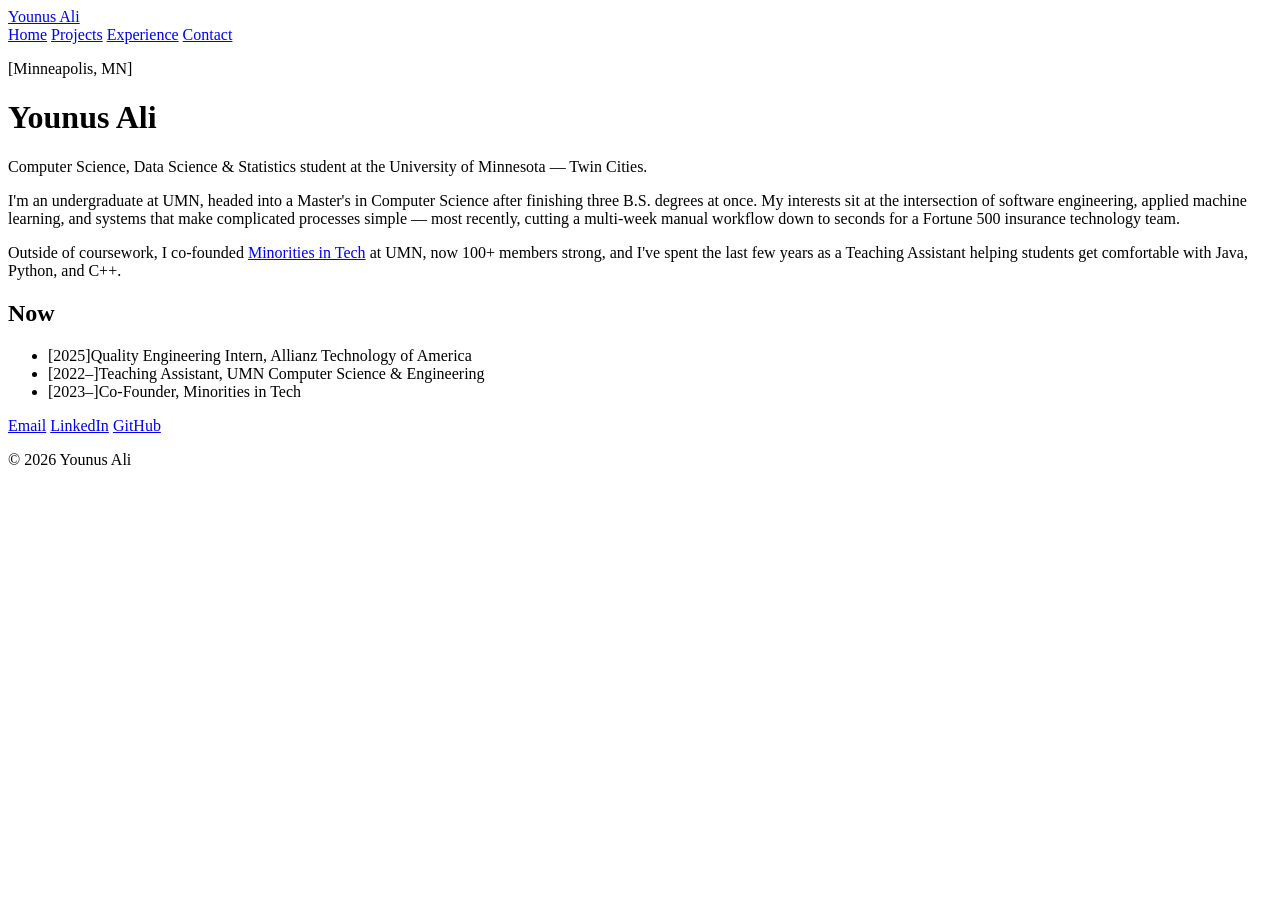
==== index.html @ 3841b633 "Updating index.html with personal information" ====
<!DOCTYPE html>
<html lang="en">
<head>
<meta charset="UTF-8">
<meta name="viewport" content="width=device-width, initial-scale=1">
<title>Younus Ali</title>
<meta name="description" content="Younus Ali — Computer Science, Data Science, and Statistics student at the University of Minnesota.">
<link rel="stylesheet" href="style.css">
</head>
<body>
<div class="wrap">

  <header class="site-header">
    <a href="index.html" class="wordmark">Younus Ali</a>
    <nav class="site-nav">
      <a href="index.html" class="active">Home</a>
      <a href="projects.html">Projects</a>
      <a href="experience.html">Experience</a>
      <a href="contact.html">Contact</a>
    </nav>
  </header>

  <main>
    <p class="eyebrow">[Minneapolis, MN]</p>
    <h1>Younus Ali</h1>
    <p class="lede">Computer Science, Data Science &amp; Statistics student at the University of Minnesota — Twin Cities.</p>

    <p>I'm an undergraduate at UMN, headed into a Master's in Computer Science after finishing three B.S. degrees at once. My interests sit at the intersection of software engineering, applied machine learning, and systems that make complicated processes simple — most recently, cutting a multi-week manual workflow down to seconds for a Fortune 500 insurance technology team.</p>

    <p>Outside of coursework, I co-founded <a href="https://www.linkedin.com/in/younus-ali-2729a8212" target="_blank" rel="noopener">Minorities in Tech</a> at UMN, now 100+ members strong, and I've spent the last few years as a Teaching Assistant helping students get comfortable with Java, Python, and C++.</p>

    <h2>Now</h2>
    <ul class="now-list">
      <li><span class="tag">[2025]</span><span>Quality Engineering Intern, Allianz Technology of America</span></li>
      <li><span class="tag">[2022–]</span><span>Teaching Assistant, UMN Computer Science &amp; Engineering</span></li>
      <li><span class="tag">[2023–]</span><span>Co-Founder, Minorities in Tech</span></li>
    </ul>
  </main>

  <footer class="site-footer">
    <div class="footer-links">
      <a href="mailto:ali00380@umn.edu">Email</a>
      <a href="https://www.linkedin.com/in/younus-ali-2729a8212" target="_blank" rel="noopener">LinkedIn</a>
      <a href="https://github.com/dhanuwn" target="_blank" rel="noopener">GitHub</a>
    </div>
    <p class="footer-note">&copy; 2026 Younus Ali</p>
  </footer>

</div>
</body>
</html>
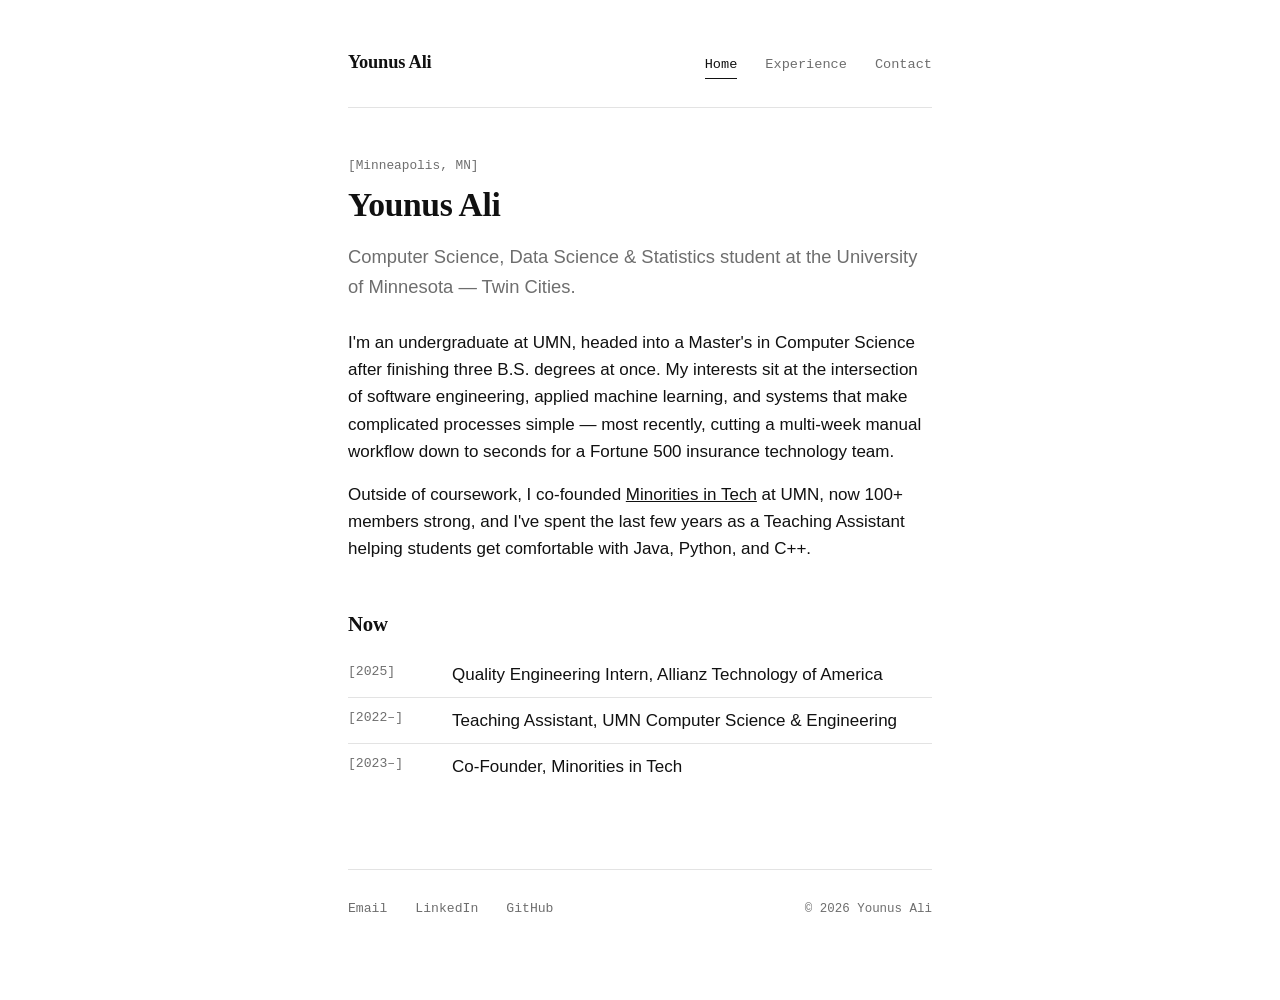
==== commit 12161de9: "Rename Index.html to index.html" ====
--- a/index.html
+++ b/index.html
@@ -14,7 +14,6 @@
     <a href="index.html" class="wordmark">Younus Ali</a>
     <nav class="site-nav">
       <a href="index.html" class="active">Home</a>
-      <a href="projects.html">Projects</a>
       <a href="experience.html">Experience</a>
       <a href="contact.html">Contact</a>
     </nav>
--- a/style.css
+++ b/style.css
@@ -0,0 +1,313 @@
+:root {
+  --bg: #ffffff;
+  --text: #111111;
+  --muted: #6e6e6e;
+  --rule: #e3e3e3;
+
+  --font-serif: Georgia, "Iowan Old Style", "Palatino Linotype", "URW Palladio", P052, serif;
+  --font-sans: -apple-system, BlinkMacSystemFont, "Segoe UI", Roboto, Helvetica, Arial, sans-serif;
+  --font-mono: ui-monospace, SFMono-Regular, "SF Mono", Menlo, Consolas, "Liberation Mono", monospace;
+
+  --measure: 640px;
+  --space-1: 0.5rem;
+  --space-2: 1rem;
+  --space-3: 1.75rem;
+  --space-4: 3rem;
+  --space-5: 5rem;
+}
+
+* {
+  box-sizing: border-box;
+}
+
+html {
+  -webkit-text-size-adjust: 100%;
+}
+
+body {
+  margin: 0;
+  background: var(--bg);
+  color: var(--text);
+  font-family: var(--font-sans);
+  font-size: 17px;
+  line-height: 1.6;
+  -webkit-font-smoothing: antialiased;
+}
+
+.wrap {
+  max-width: var(--measure);
+  margin: 0 auto;
+  padding: var(--space-4) var(--space-3) var(--space-5);
+}
+
+/* headers */
+
+.site-header {
+  display: flex;
+  align-items: baseline;
+  justify-content: space-between;
+  flex-wrap: wrap;
+  gap: var(--space-2);
+  padding-bottom: var(--space-3);
+  margin-bottom: var(--space-4);
+  border-bottom: 1px solid var(--rule);
+}
+
+.wordmark {
+  font-family: var(--font-serif);
+  font-size: 1.15rem;
+  font-weight: 700;
+  color: var(--text);
+  text-decoration: none;
+  letter-spacing: -0.01em;
+}
+
+.site-nav {
+  display: flex;
+  gap: var(--space-3);
+  font-family: var(--font-mono);
+  font-size: 0.85rem;
+}
+
+.site-nav a {
+  color: var(--muted);
+  text-decoration: none;
+  border-bottom: 1px solid transparent;
+  padding-bottom: 2px;
+}
+
+.site-nav a:hover {
+  color: var(--text);
+  border-bottom-color: var(--text);
+}
+
+.site-nav a.active {
+  color: var(--text);
+  border-bottom-color: var(--text);
+}
+
+/* font  */
+
+h1, h2, h3 {
+  font-family: var(--font-serif);
+  font-weight: 700;
+  line-height: 1.25;
+  letter-spacing: -0.01em;
+  margin: 0 0 var(--space-2);
+}
+
+h1 {
+  font-size: 2.1rem;
+}
+
+h2 {
+  font-size: 1.3rem;
+  margin-top: var(--space-4);
+}
+
+p {
+  margin: 0 0 var(--space-2);
+  color: var(--text);
+}
+
+p.lede {
+  font-size: 1.15rem;
+  color: var(--muted);
+  margin-bottom: var(--space-3);
+}
+
+a {
+  color: var(--text);
+}
+
+a:hover {
+  color: var(--muted);
+}
+
+.eyebrow {
+  font-family: var(--font-mono);
+  font-size: 0.8rem;
+  color: var(--muted);
+  margin: 0 0 var(--space-1);
+}
+
+.tag {
+  font-family: var(--font-mono);
+  font-size: 0.82rem;
+  color: var(--muted);
+  white-space: nowrap;
+}
+
+/* lists and enteries */
+
+.entry {
+  padding: var(--space-3) 0;
+  border-bottom: 1px solid var(--rule);
+}
+
+.entry:last-child {
+  border-bottom: none;
+}
+
+.entry-head {
+  display: flex;
+  align-items: baseline;
+  justify-content: space-between;
+  gap: var(--space-2);
+  flex-wrap: wrap;
+}
+
+.entry-head h3 {
+  font-size: 1.05rem;
+  margin: 0;
+}
+
+.entry-meta {
+  font-family: var(--font-mono);
+  font-size: 0.82rem;
+  color: var(--muted);
+  white-space: nowrap;
+}
+
+.entry ul {
+  margin: var(--space-1) 0 0;
+  padding-left: 1.15rem;
+}
+
+.entry li {
+  margin-bottom: 0.35rem;
+  color: var(--text);
+}
+
+.now-list {
+  list-style: none;
+  margin: 0;
+  padding: 0;
+}
+
+.now-list li {
+  display: flex;
+  gap: var(--space-2);
+  padding: 0.55rem 0;
+  border-bottom: 1px solid var(--rule);
+}
+
+.now-list li:last-child {
+  border-bottom: none;
+}
+
+.now-list .tag {
+  flex: 0 0 auto;
+  min-width: 5.5rem;
+}
+
+/* contact list*/
+
+.contact-list {
+  list-style: none;
+  margin: var(--space-3) 0 0;
+  padding: 0;
+}
+
+.contact-list li {
+  display: flex;
+  gap: var(--space-3);
+  align-items: baseline;
+  padding: 0.7rem 0;
+  border-bottom: 1px solid var(--rule);
+}
+
+.contact-list li:last-child {
+  border-bottom: none;
+}
+
+.contact-list .label {
+  font-family: var(--font-mono);
+  font-size: 0.82rem;
+  color: var(--muted);
+  min-width: 5.5rem;
+}
+
+/* footer notes */
+
+.site-footer {
+  margin-top: var(--space-5);
+  padding-top: var(--space-3);
+  border-top: 1px solid var(--rule);
+  display: flex;
+  align-items: baseline;
+  justify-content: space-between;
+  flex-wrap: wrap;
+  gap: var(--space-2);
+}
+
+.footer-links {
+  display: flex;
+  gap: var(--space-3);
+  font-family: var(--font-mono);
+  font-size: 0.82rem;
+}
+
+.footer-links a {
+  color: var(--muted);
+  text-decoration: none;
+}
+
+.footer-links a:hover {
+  color: var(--text);
+}
+
+.footer-note {
+  font-family: var(--font-mono);
+  font-size: 0.78rem;
+  color: var(--muted);
+  margin: 0;
+}
+
+.more-link {
+  margin-top: var(--space-3);
+  font-family: var(--font-mono);
+  font-size: 0.9rem;
+}
+
+/* motion + focus */
+
+a:focus-visible,
+.site-nav a:focus-visible {
+  outline: 2px solid var(--text);
+  outline-offset: 2px;
+}
+
+@media (prefers-reduced-motion: reduce) {
+  * {
+    scroll-behavior: auto !important;
+  }
+}
+
+/* response */
+
+@media (max-width: 560px) {
+  body {
+    font-size: 16px;
+  }
+
+  .wrap {
+    padding: var(--space-3) var(--space-2) var(--space-4);
+  }
+
+  h1 {
+    font-size: 1.7rem;
+  }
+
+  .entry-head,
+  .now-list li,
+  .contact-list li {
+    flex-direction: column;
+    gap: 0.25rem;
+  }
+
+  .now-list .tag,
+  .contact-list .label {
+    min-width: 0;
+  }
+}
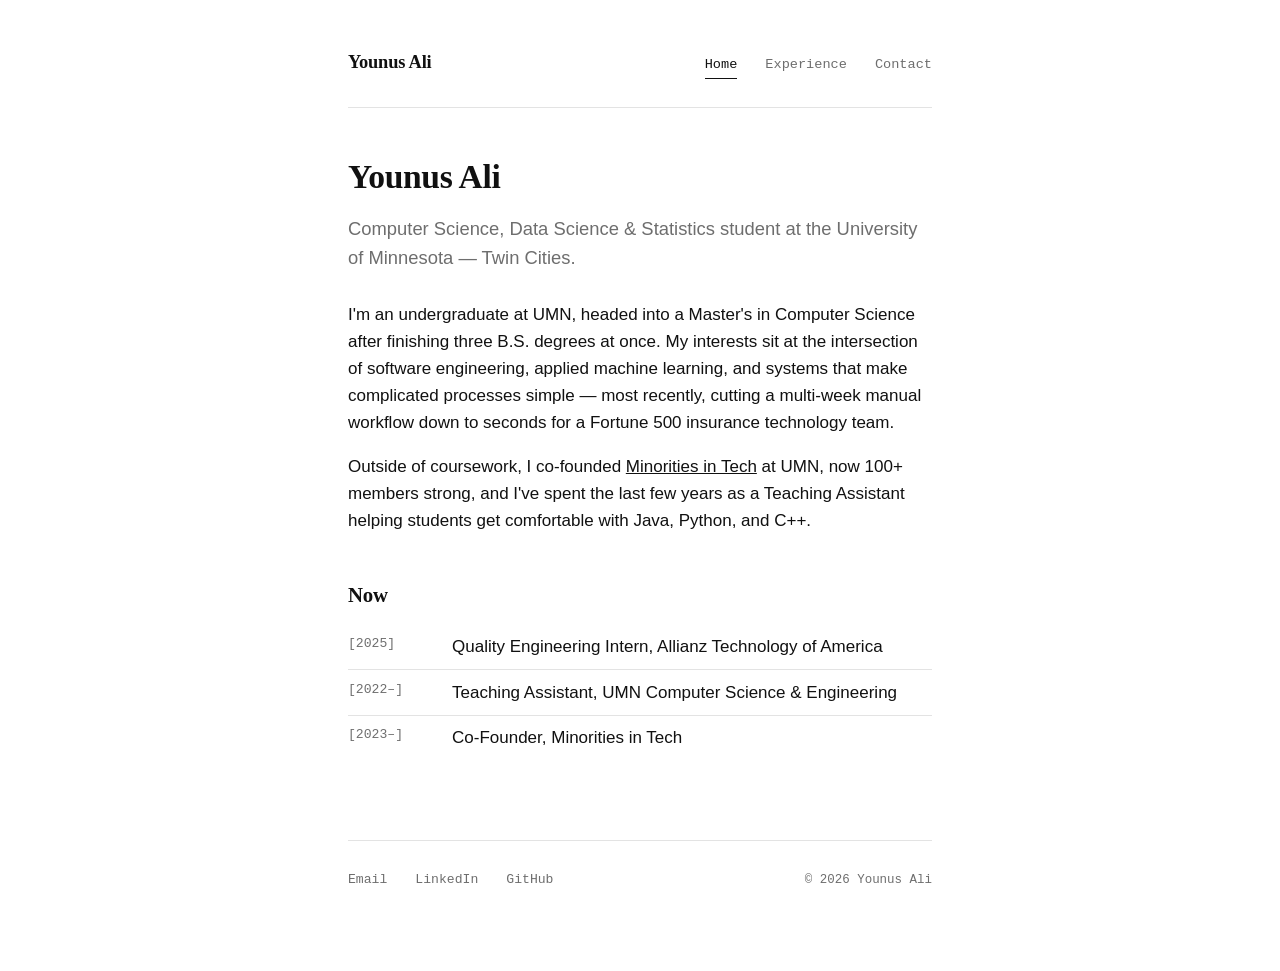
==== commit ec270b7e: "Remove eyebrow paragraph from index.html Removed the eyebrow paragraph from the main section." ====
--- a/index.html
+++ b/index.html
@@ -20,7 +20,6 @@
   </header>
 
   <main>
-    <p class="eyebrow">[Minneapolis, MN]</p>
     <h1>Younus Ali</h1>
     <p class="lede">Computer Science, Data Science &amp; Statistics student at the University of Minnesota — Twin Cities.</p>
 
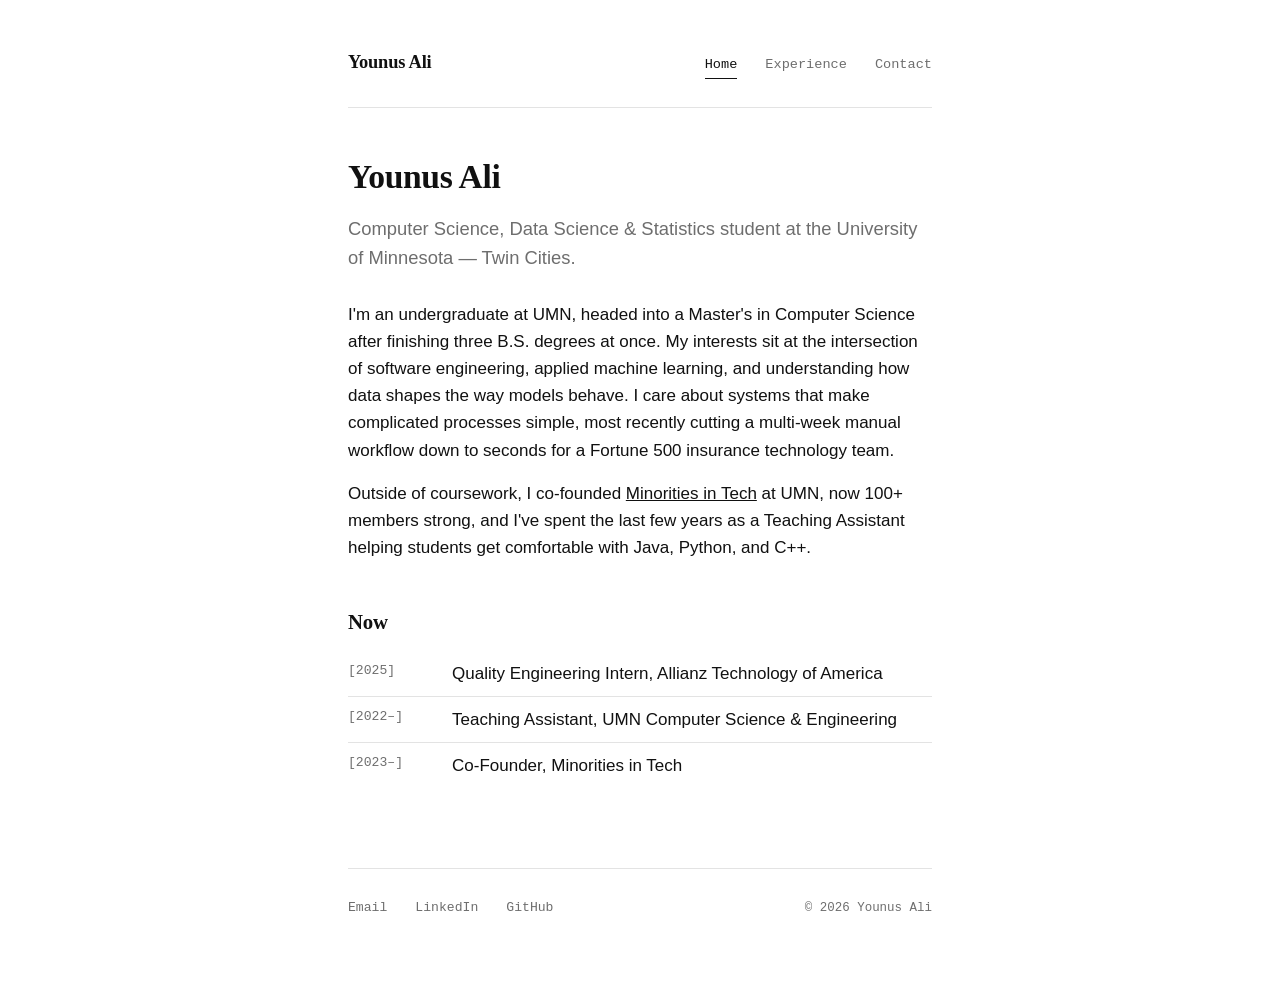
==== commit d21aca1f: "revised the personal statement to be more detailed about future work" ====
--- a/index.html
+++ b/index.html
@@ -23,7 +23,7 @@
     <h1>Younus Ali</h1>
     <p class="lede">Computer Science, Data Science &amp; Statistics student at the University of Minnesota — Twin Cities.</p>
 
-    <p>I'm an undergraduate at UMN, headed into a Master's in Computer Science after finishing three B.S. degrees at once. My interests sit at the intersection of software engineering, applied machine learning, and systems that make complicated processes simple — most recently, cutting a multi-week manual workflow down to seconds for a Fortune 500 insurance technology team.</p>
+    <p>I'm an undergraduate at UMN, headed into a Master's in Computer Science after finishing three B.S. degrees at once. My interests sit at the intersection of software engineering, applied machine learning, and understanding how data shapes the way models behave. I care about systems that make complicated processes simple, most recently cutting a multi-week manual workflow down to seconds for a Fortune 500 insurance technology team.</p>
 
     <p>Outside of coursework, I co-founded <a href="https://www.linkedin.com/in/younus-ali-2729a8212" target="_blank" rel="noopener">Minorities in Tech</a> at UMN, now 100+ members strong, and I've spent the last few years as a Teaching Assistant helping students get comfortable with Java, Python, and C++.</p>
 
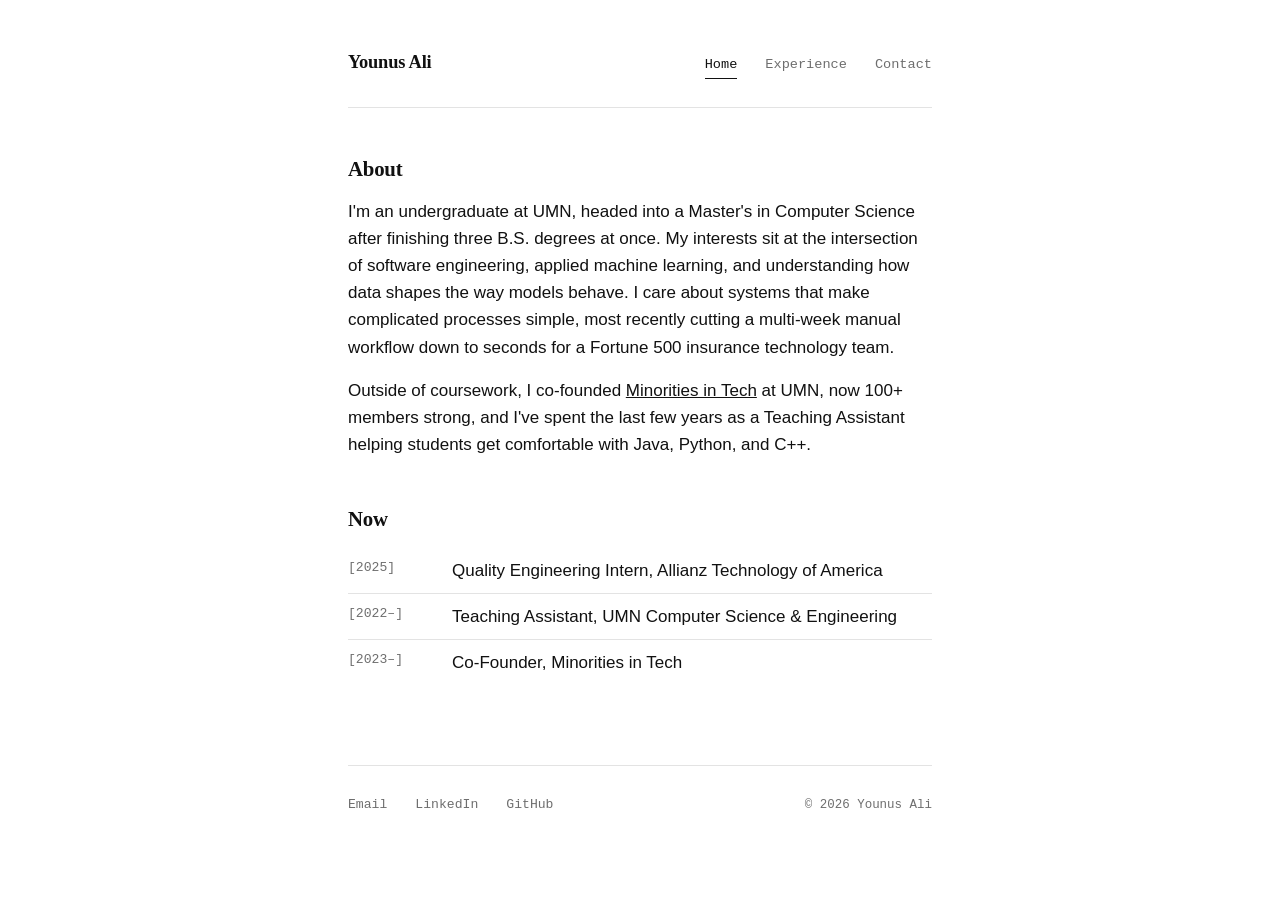
==== commit 7f30c543: "some changes to the home page reduce redundancy" ====
--- a/index.html
+++ b/index.html
@@ -20,9 +20,7 @@
   </header>
 
   <main>
-    <h1>Younus Ali</h1>
-    <p class="lede">Computer Science, Data Science &amp; Statistics student at the University of Minnesota — Twin Cities.</p>
-
+    <h2>About</h2>
     <p>I'm an undergraduate at UMN, headed into a Master's in Computer Science after finishing three B.S. degrees at once. My interests sit at the intersection of software engineering, applied machine learning, and understanding how data shapes the way models behave. I care about systems that make complicated processes simple, most recently cutting a multi-week manual workflow down to seconds for a Fortune 500 insurance technology team.</p>
 
     <p>Outside of coursework, I co-founded <a href="https://www.linkedin.com/in/younus-ali-2729a8212" target="_blank" rel="noopener">Minorities in Tech</a> at UMN, now 100+ members strong, and I've spent the last few years as a Teaching Assistant helping students get comfortable with Java, Python, and C++.</p>
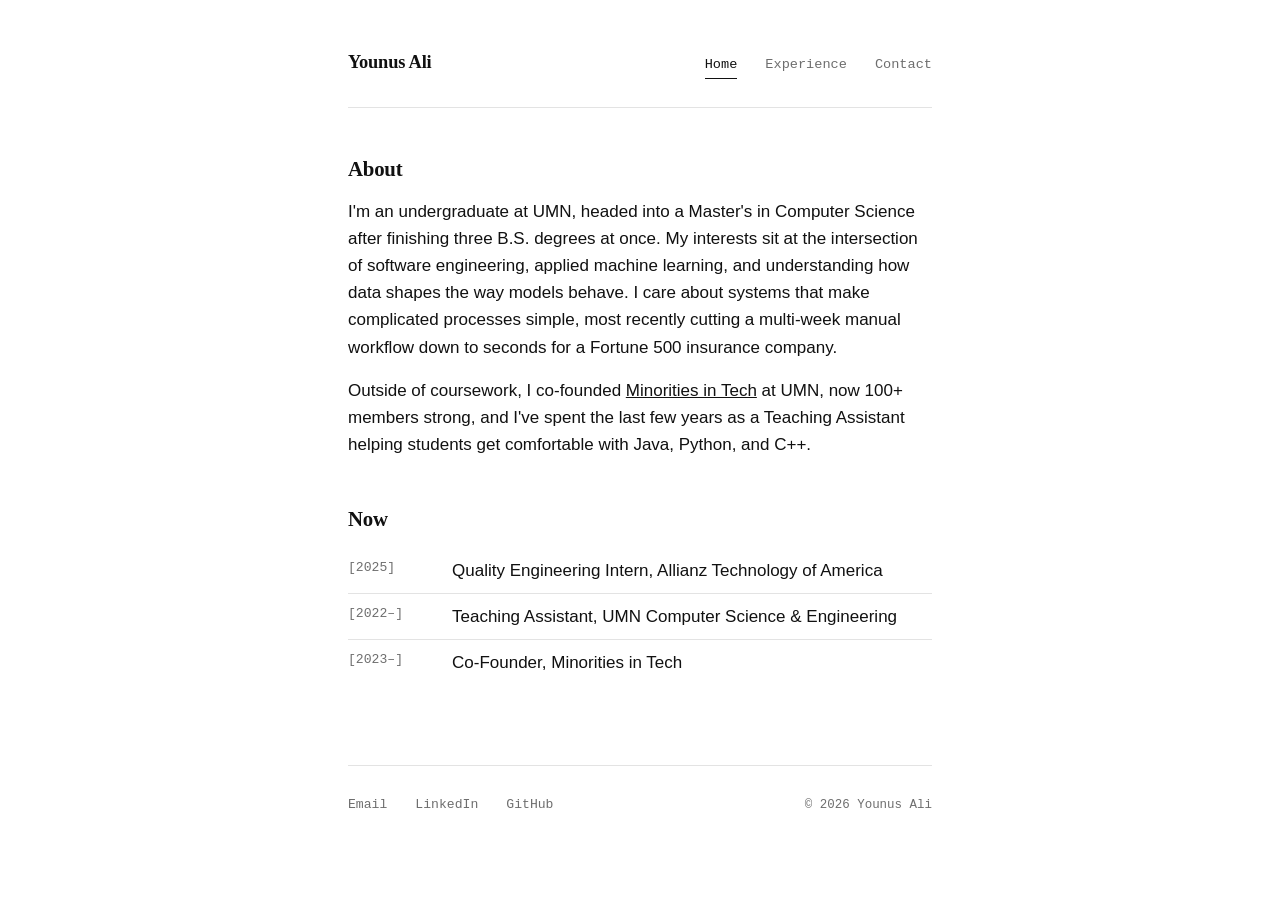
==== commit f1da3781: "changes" ====
--- a/index.html
+++ b/index.html
@@ -21,7 +21,7 @@
 
   <main>
     <h2>About</h2>
-    <p>I'm an undergraduate at UMN, headed into a Master's in Computer Science after finishing three B.S. degrees at once. My interests sit at the intersection of software engineering, applied machine learning, and understanding how data shapes the way models behave. I care about systems that make complicated processes simple, most recently cutting a multi-week manual workflow down to seconds for a Fortune 500 insurance technology team.</p>
+    <p>I'm an undergraduate at UMN, headed into a Master's in Computer Science after finishing three B.S. degrees at once. My interests sit at the intersection of software engineering, applied machine learning, and understanding how data shapes the way models behave. I care about systems that make complicated processes simple, most recently cutting a multi-week manual workflow down to seconds for a Fortune 500 insurance company.</p>
 
     <p>Outside of coursework, I co-founded <a href="https://www.linkedin.com/in/younus-ali-2729a8212" target="_blank" rel="noopener">Minorities in Tech</a> at UMN, now 100+ members strong, and I've spent the last few years as a Teaching Assistant helping students get comfortable with Java, Python, and C++.</p>
 
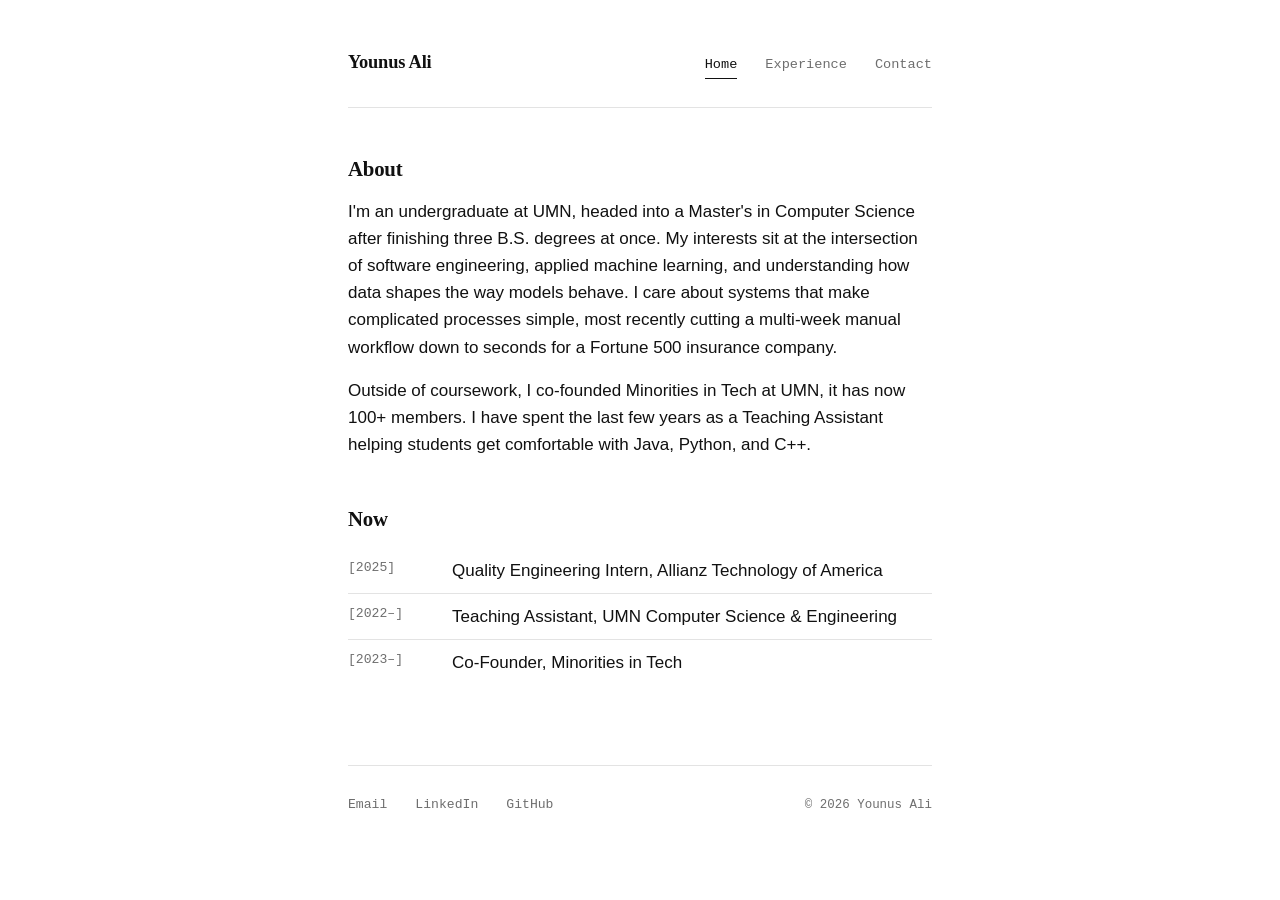
==== commit 94888013: "some updates" ====
--- a/index.html
+++ b/index.html
@@ -23,7 +23,7 @@
     <h2>About</h2>
     <p>I'm an undergraduate at UMN, headed into a Master's in Computer Science after finishing three B.S. degrees at once. My interests sit at the intersection of software engineering, applied machine learning, and understanding how data shapes the way models behave. I care about systems that make complicated processes simple, most recently cutting a multi-week manual workflow down to seconds for a Fortune 500 insurance company.</p>
 
-    <p>Outside of coursework, I co-founded <a href="https://www.linkedin.com/in/younus-ali-2729a8212" target="_blank" rel="noopener">Minorities in Tech</a> at UMN, now 100+ members strong, and I've spent the last few years as a Teaching Assistant helping students get comfortable with Java, Python, and C++.</p>
+    <p>Outside of coursework, I co-founded Minorities in Tech at UMN, it has now 100+ members. I have spent the last few years as a Teaching Assistant helping students get comfortable with Java, Python, and C++.</p>
 
     <h2>Now</h2>
     <ul class="now-list">
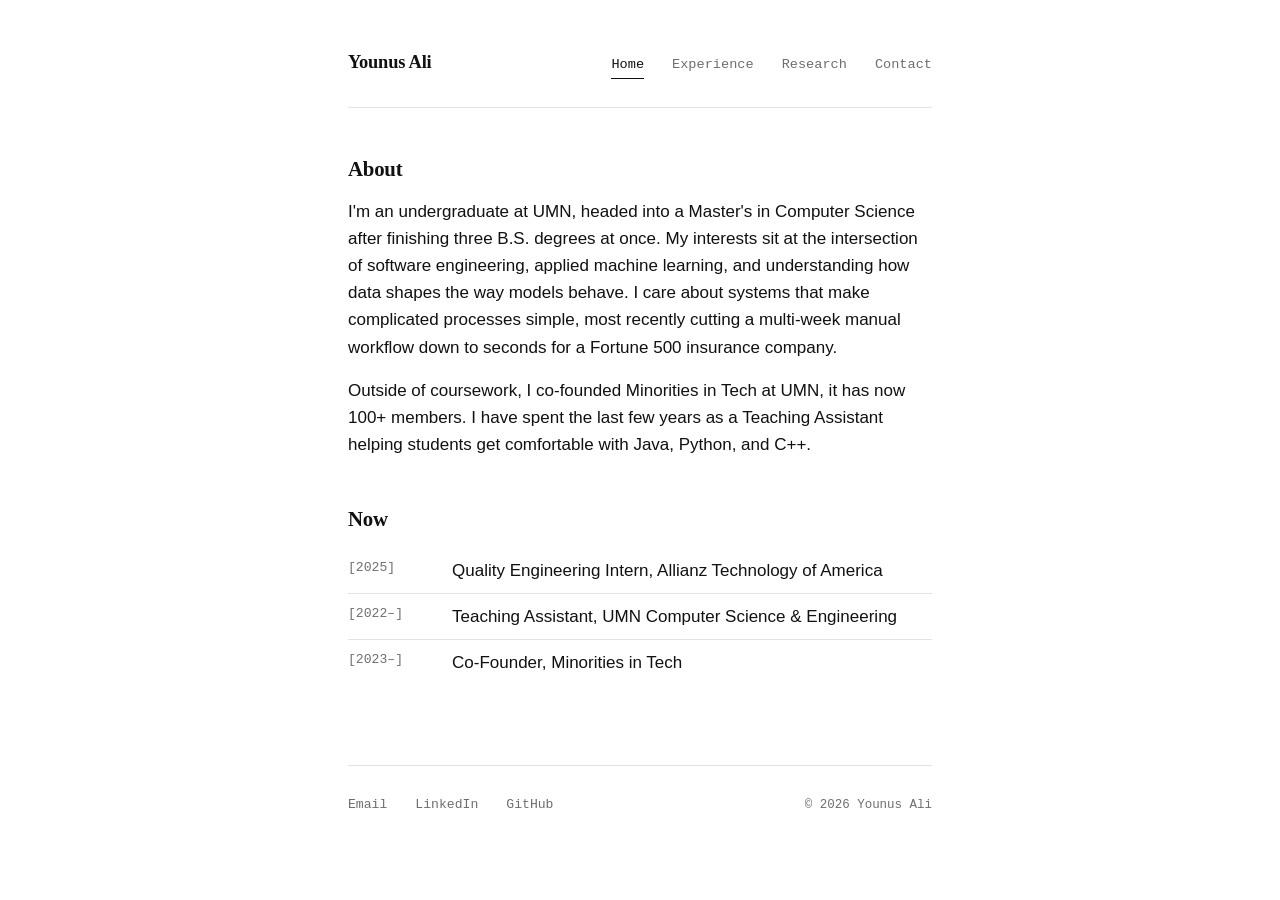
==== commit d4f065aa: "Add Research tab linking to blog Adds a Research link to the site navigation on all pages, pointing " ====
--- a/index.html
+++ b/index.html
@@ -15,6 +15,7 @@
     <nav class="site-nav">
       <a href="index.html" class="active">Home</a>
       <a href="experience.html">Experience</a>
+      <a href="https://bbe1002unit1blogg.blogspot.com/" target="_blank" rel="noopener">Research</a>
       <a href="contact.html">Contact</a>
     </nav>
   </header>
